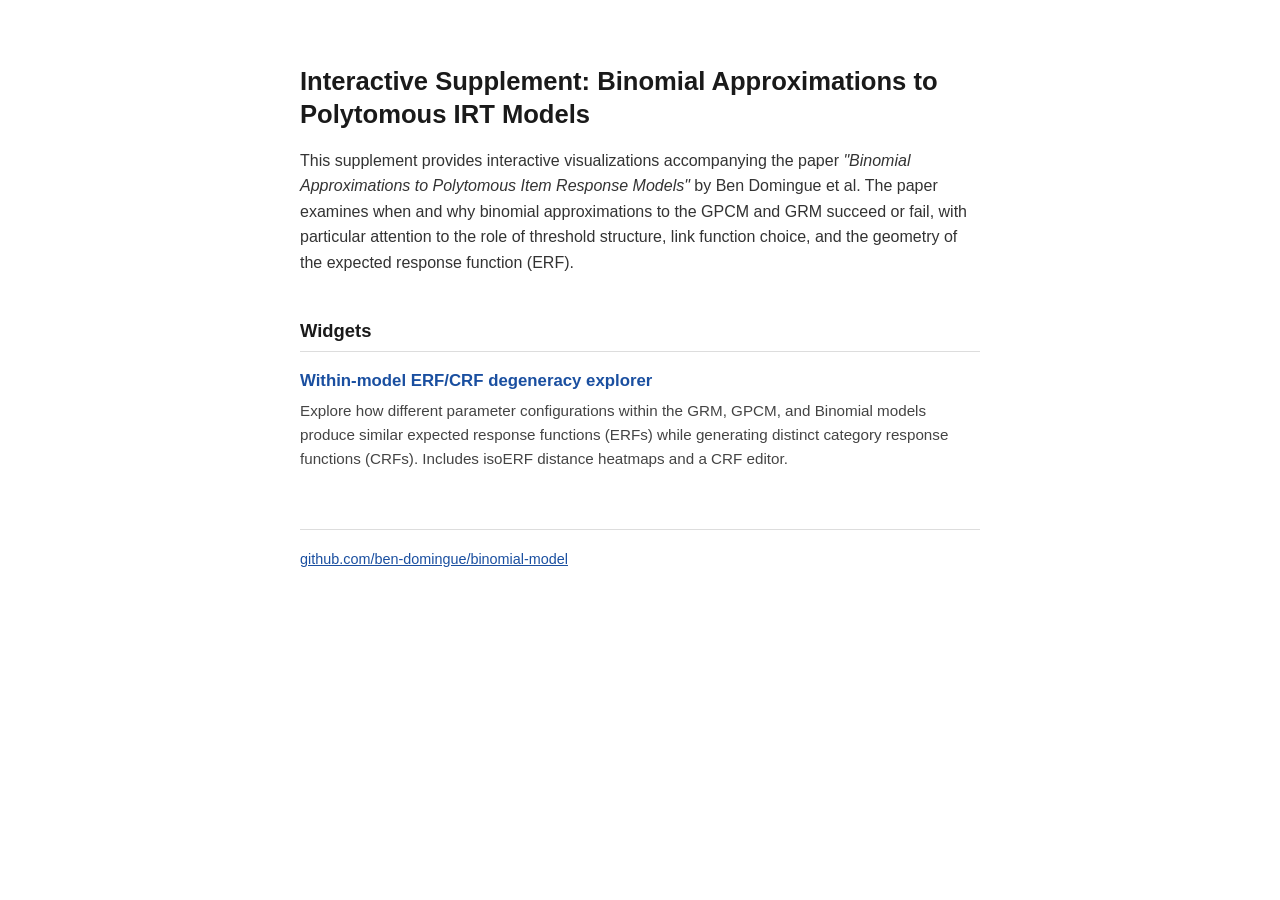
==== docs/index.html @ 92419181 "Add GitHub Pages landing page for interactive supplement" ====
<!DOCTYPE html>
<html lang="en">
<head>
<meta charset="UTF-8">
<meta name="viewport" content="width=device-width, initial-scale=1.0">
<title>Interactive Supplement: Binomial Approximations to Polytomous IRT Models</title>
<style>
  body {
    font-family: -apple-system, BlinkMacSystemFont, "Segoe UI", Helvetica, Arial, sans-serif;
    max-width: 680px;
    margin: 0 auto;
    padding: 48px 24px 80px;
    line-height: 1.6;
    color: #1a1a1a;
    background: #fff;
  }
  h1 {
    font-size: 1.6em;
    line-height: 1.3;
    margin-bottom: 0.4em;
  }
  h2 {
    font-size: 1.15em;
    margin-top: 2.2em;
    border-bottom: 1px solid #ddd;
    padding-bottom: 0.3em;
  }
  p {
    color: #333;
  }
  ul.widget-list {
    list-style: none;
    padding: 0;
    margin: 1em 0;
  }
  ul.widget-list li {
    margin-bottom: 1.4em;
    padding-left: 0;
  }
  ul.widget-list a {
    font-weight: 600;
    font-size: 1.05em;
    text-decoration: none;
    color: #1a4fa0;
  }
  ul.widget-list a:hover {
    text-decoration: underline;
  }
  ul.widget-list .desc {
    display: block;
    margin-top: 0.25em;
    color: #444;
    font-size: 0.95em;
  }
  footer {
    margin-top: 4em;
    padding-top: 1.2em;
    border-top: 1px solid #ddd;
    font-size: 0.9em;
    color: #666;
  }
  footer a {
    color: #1a4fa0;
  }
</style>
</head>
<body>

<h1>Interactive Supplement: Binomial Approximations to Polytomous IRT Models</h1>

<p>
  This supplement provides interactive visualizations accompanying the paper
  <em>"Binomial Approximations to Polytomous Item Response Models"</em> by Ben Domingue et al.
  The paper examines when and why binomial approximations to the GPCM and GRM succeed or fail,
  with particular attention to the role of threshold structure, link function choice, and the
  geometry of the expected response function (ERF).
</p>

<h2>Widgets</h2>

<ul class="widget-list">
  <li>
    <a href="erf-crf-explorer.html">Within-model ERF/CRF degeneracy explorer</a>
    <span class="desc">
      Explore how different parameter configurations within the GRM, GPCM, and Binomial models
      produce similar expected response functions (ERFs) while generating distinct category
      response functions (CRFs). Includes isoERF distance heatmaps and a CRF editor.
    </span>
  </li>
</ul>

<footer>
  <a href="https://github.com/ben-domingue/binomial-model">github.com/ben-domingue/binomial-model</a>
</footer>

</body>
</html>
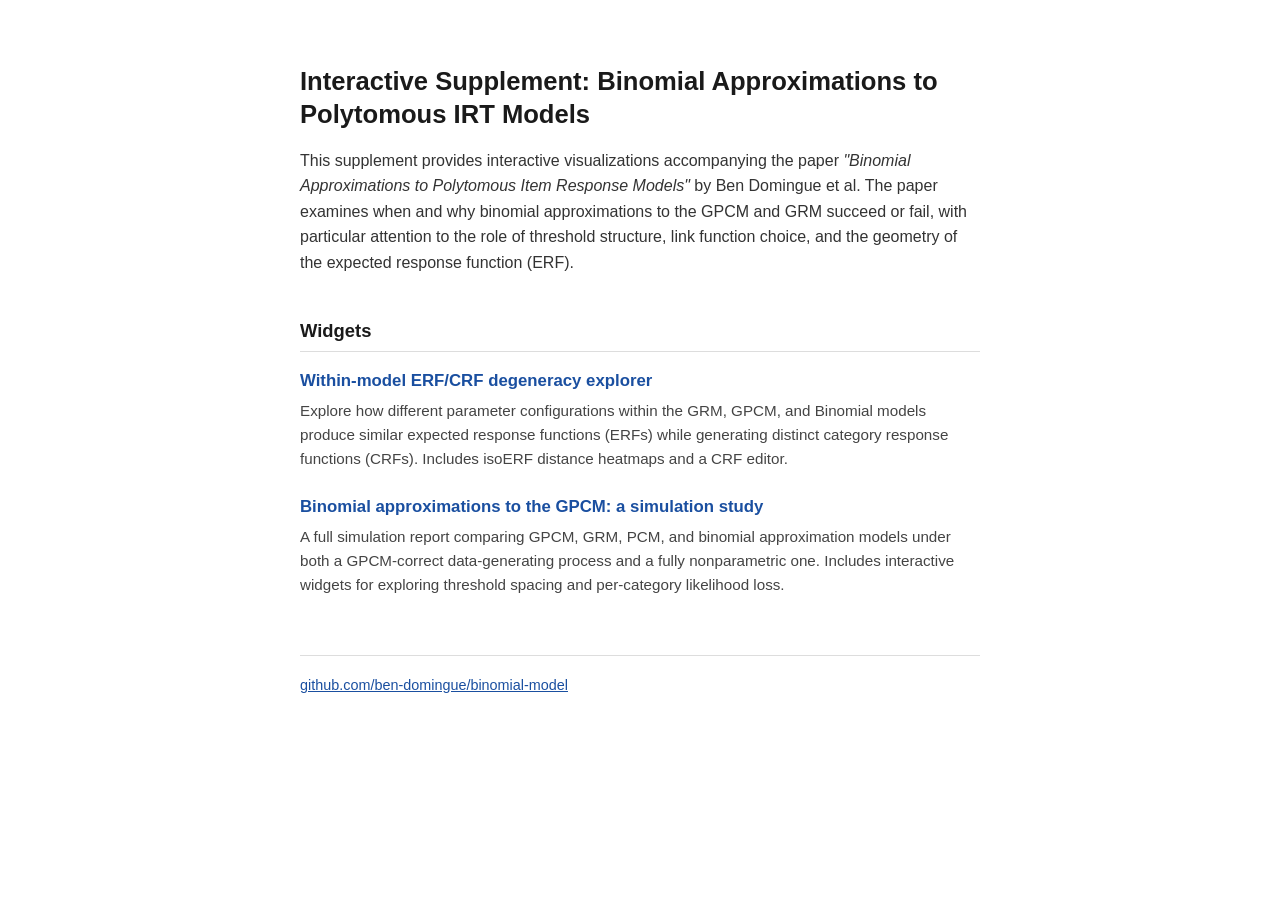
==== commit ba189c81: "Add GPCM/binomial simulation report widget; rewrite README for external readers Renders sim/gpcm_bin" ====
--- a/docs/index.html
+++ b/docs/index.html
@@ -87,6 +87,14 @@
       response functions (CRFs). Includes isoERF distance heatmaps and a CRF editor.
     </span>
   </li>
+  <li>
+    <a href="gpcm-binomial-report.html">Binomial approximations to the GPCM: a simulation study</a>
+    <span class="desc">
+      A full simulation report comparing GPCM, GRM, PCM, and binomial approximation models under
+      both a GPCM-correct data-generating process and a fully nonparametric one. Includes
+      interactive widgets for exploring threshold spacing and per-category likelihood loss.
+    </span>
+  </li>
 </ul>
 
 <footer>
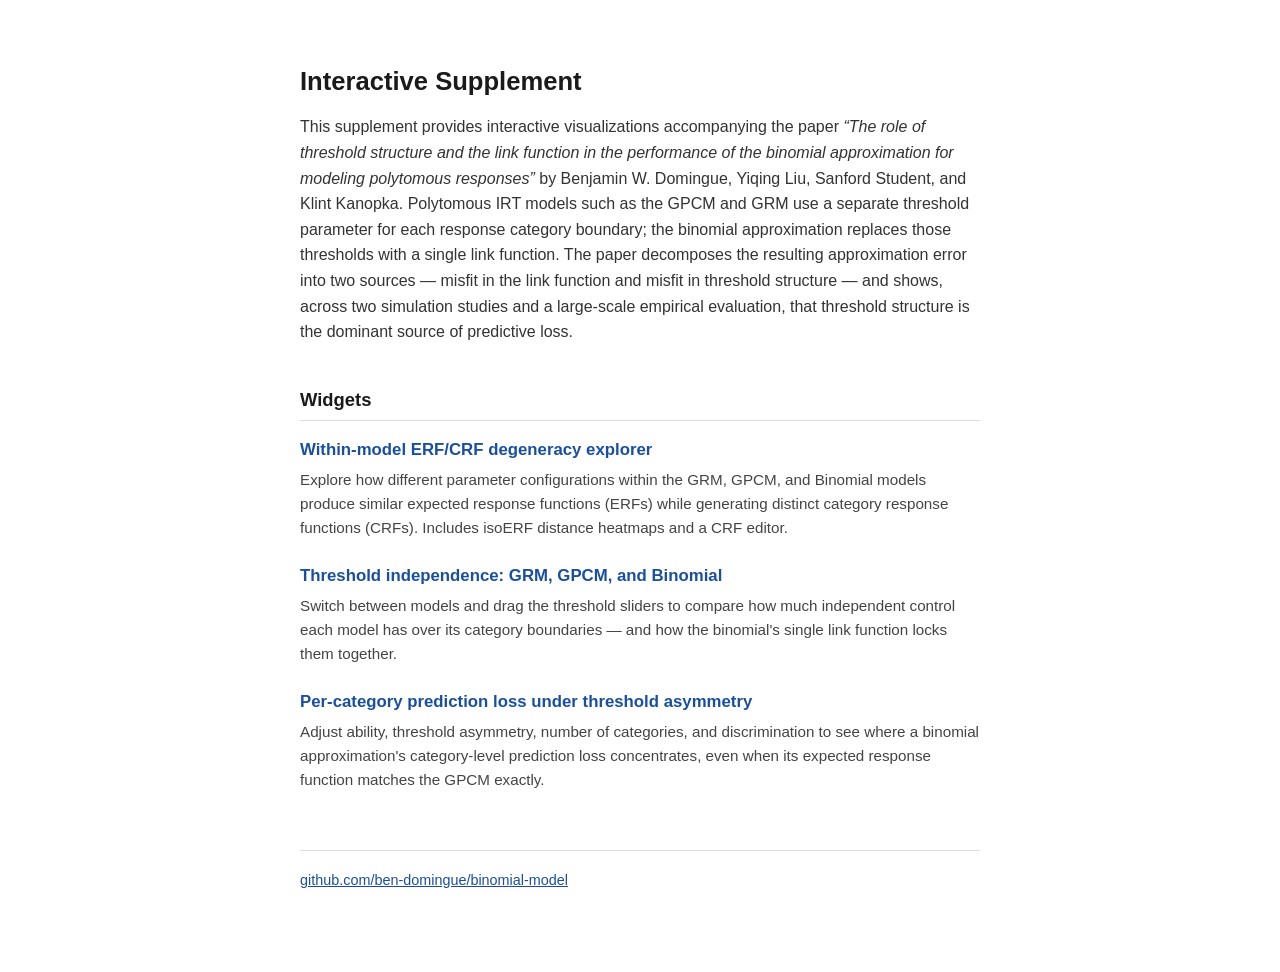
==== commit 74268652: "Align docs/ site with the manuscript; split simulation widgets into their own pages Verified docs/ c" ====
--- a/docs/index.html
+++ b/docs/index.html
@@ -3,7 +3,7 @@
 <head>
 <meta charset="UTF-8">
 <meta name="viewport" content="width=device-width, initial-scale=1.0">
-<title>Interactive Supplement: Binomial Approximations to Polytomous IRT Models</title>
+<title>Interactive Supplement: The Binomial Approximation for Polytomous IRT Models</title>
 <style>
   body {
     font-family: -apple-system, BlinkMacSystemFont, "Segoe UI", Helvetica, Arial, sans-serif;
@@ -66,14 +66,18 @@
 </head>
 <body>
 
-<h1>Interactive Supplement: Binomial Approximations to Polytomous IRT Models</h1>
+<h1>Interactive Supplement</h1>
 
 <p>
   This supplement provides interactive visualizations accompanying the paper
-  <em>"Binomial Approximations to Polytomous Item Response Models"</em> by Ben Domingue et al.
-  The paper examines when and why binomial approximations to the GPCM and GRM succeed or fail,
-  with particular attention to the role of threshold structure, link function choice, and the
-  geometry of the expected response function (ERF).
+  <em>&ldquo;The role of threshold structure and the link function in the performance of the
+  binomial approximation for modeling polytomous responses&rdquo;</em> by Benjamin W. Domingue,
+  Yiqing Liu, Sanford Student, and Klint Kanopka. Polytomous IRT models such as the GPCM and GRM
+  use a separate threshold parameter for each response category boundary; the binomial
+  approximation replaces those thresholds with a single link function. The paper decomposes the
+  resulting approximation error into two sources &mdash; misfit in the link function and misfit
+  in threshold structure &mdash; and shows, across two simulation studies and a large-scale
+  empirical evaluation, that threshold structure is the dominant source of predictive loss.
 </p>
 
 <h2>Widgets</h2>
@@ -88,11 +92,19 @@
     </span>
   </li>
   <li>
-    <a href="gpcm-binomial-report.html">Binomial approximations to the GPCM: a simulation study</a>
+    <a href="threshold-structure-explorer.html">Threshold independence: GRM, GPCM, and Binomial</a>
     <span class="desc">
-      A full simulation report comparing GPCM, GRM, PCM, and binomial approximation models under
-      both a GPCM-correct data-generating process and a fully nonparametric one. Includes
-      interactive widgets for exploring threshold spacing and per-category likelihood loss.
+      Switch between models and drag the threshold sliders to compare how much independent
+      control each model has over its category boundaries &mdash; and how the binomial's single
+      link function locks them together.
+    </span>
+  </li>
+  <li>
+    <a href="category-loss-explorer.html">Per-category prediction loss under threshold asymmetry</a>
+    <span class="desc">
+      Adjust ability, threshold asymmetry, number of categories, and discrimination to see where
+      a binomial approximation's category-level prediction loss concentrates, even when its
+      expected response function matches the GPCM exactly.
     </span>
   </li>
 </ul>
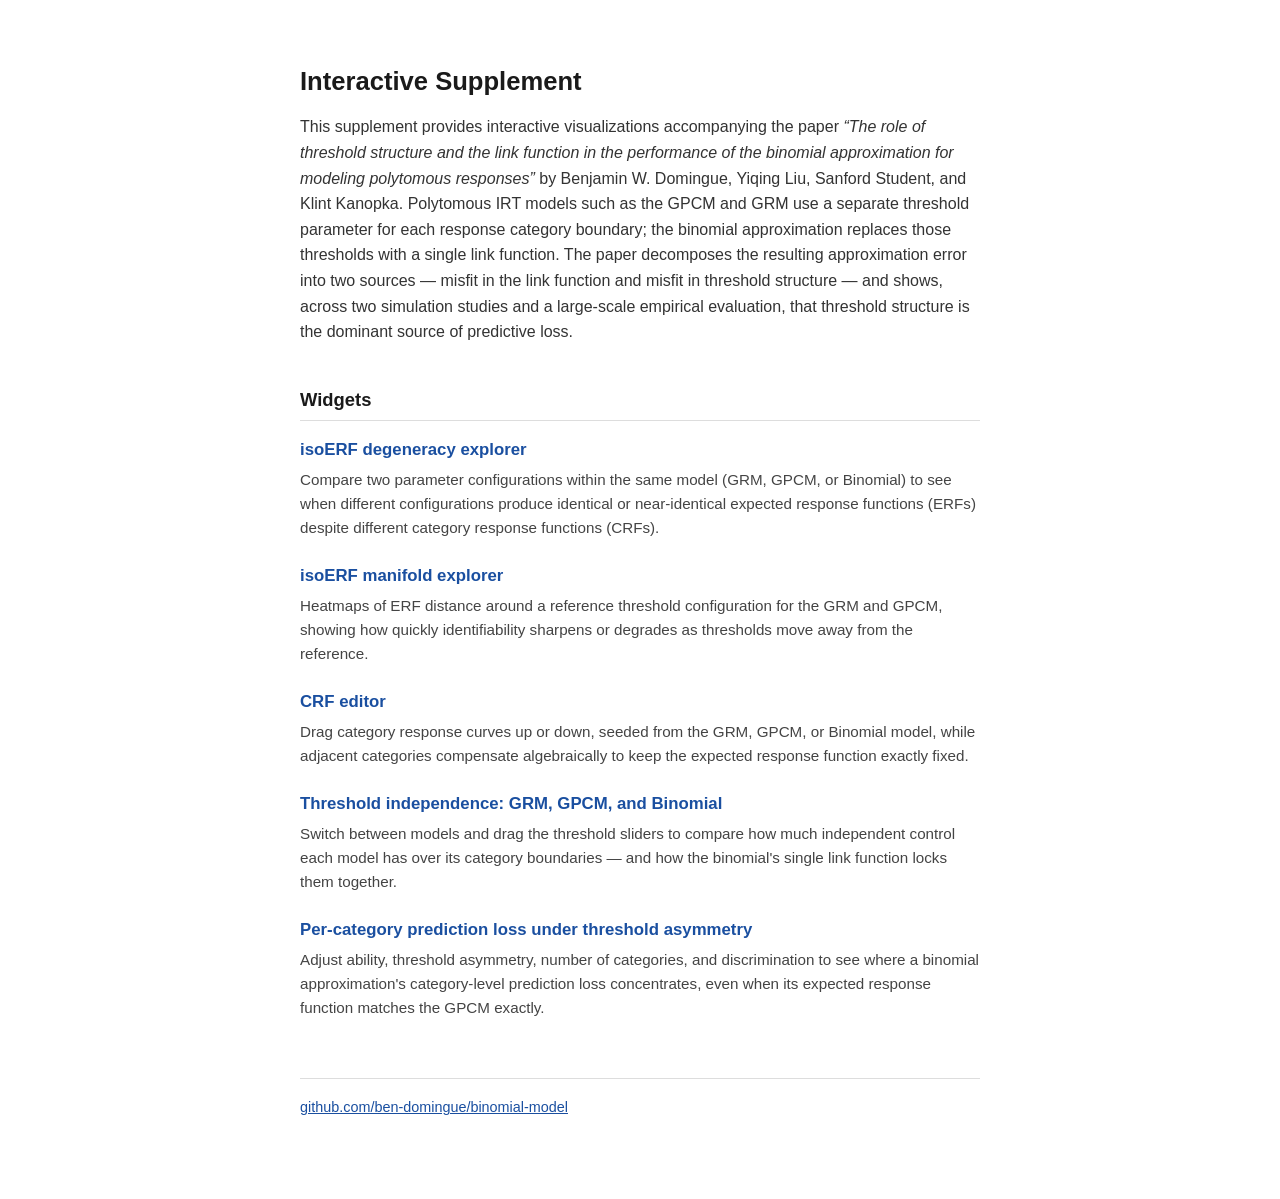
==== commit 553df467: "Split erf-crf-explorer.html into three focused widget pages Broke the four-tab erf-crf-explorer.html" ====
--- a/docs/index.html
+++ b/docs/index.html
@@ -84,11 +84,27 @@
 
 <ul class="widget-list">
   <li>
-    <a href="erf-crf-explorer.html">Within-model ERF/CRF degeneracy explorer</a>
+    <a href="isoerf-degeneracy-explorer.html">isoERF degeneracy explorer</a>
     <span class="desc">
-      Explore how different parameter configurations within the GRM, GPCM, and Binomial models
-      produce similar expected response functions (ERFs) while generating distinct category
-      response functions (CRFs). Includes isoERF distance heatmaps and a CRF editor.
+      Compare two parameter configurations within the same model (GRM, GPCM, or Binomial) to see
+      when different configurations produce identical or near-identical expected response
+      functions (ERFs) despite different category response functions (CRFs).
+    </span>
+  </li>
+  <li>
+    <a href="isoerf-manifold-explorer.html">isoERF manifold explorer</a>
+    <span class="desc">
+      Heatmaps of ERF distance around a reference threshold configuration for the GRM and GPCM,
+      showing how quickly identifiability sharpens or degrades as thresholds move away from the
+      reference.
+    </span>
+  </li>
+  <li>
+    <a href="crf-editor.html">CRF editor</a>
+    <span class="desc">
+      Drag category response curves up or down, seeded from the GRM, GPCM, or Binomial model,
+      while adjacent categories compensate algebraically to keep the expected response function
+      exactly fixed.
     </span>
   </li>
   <li>
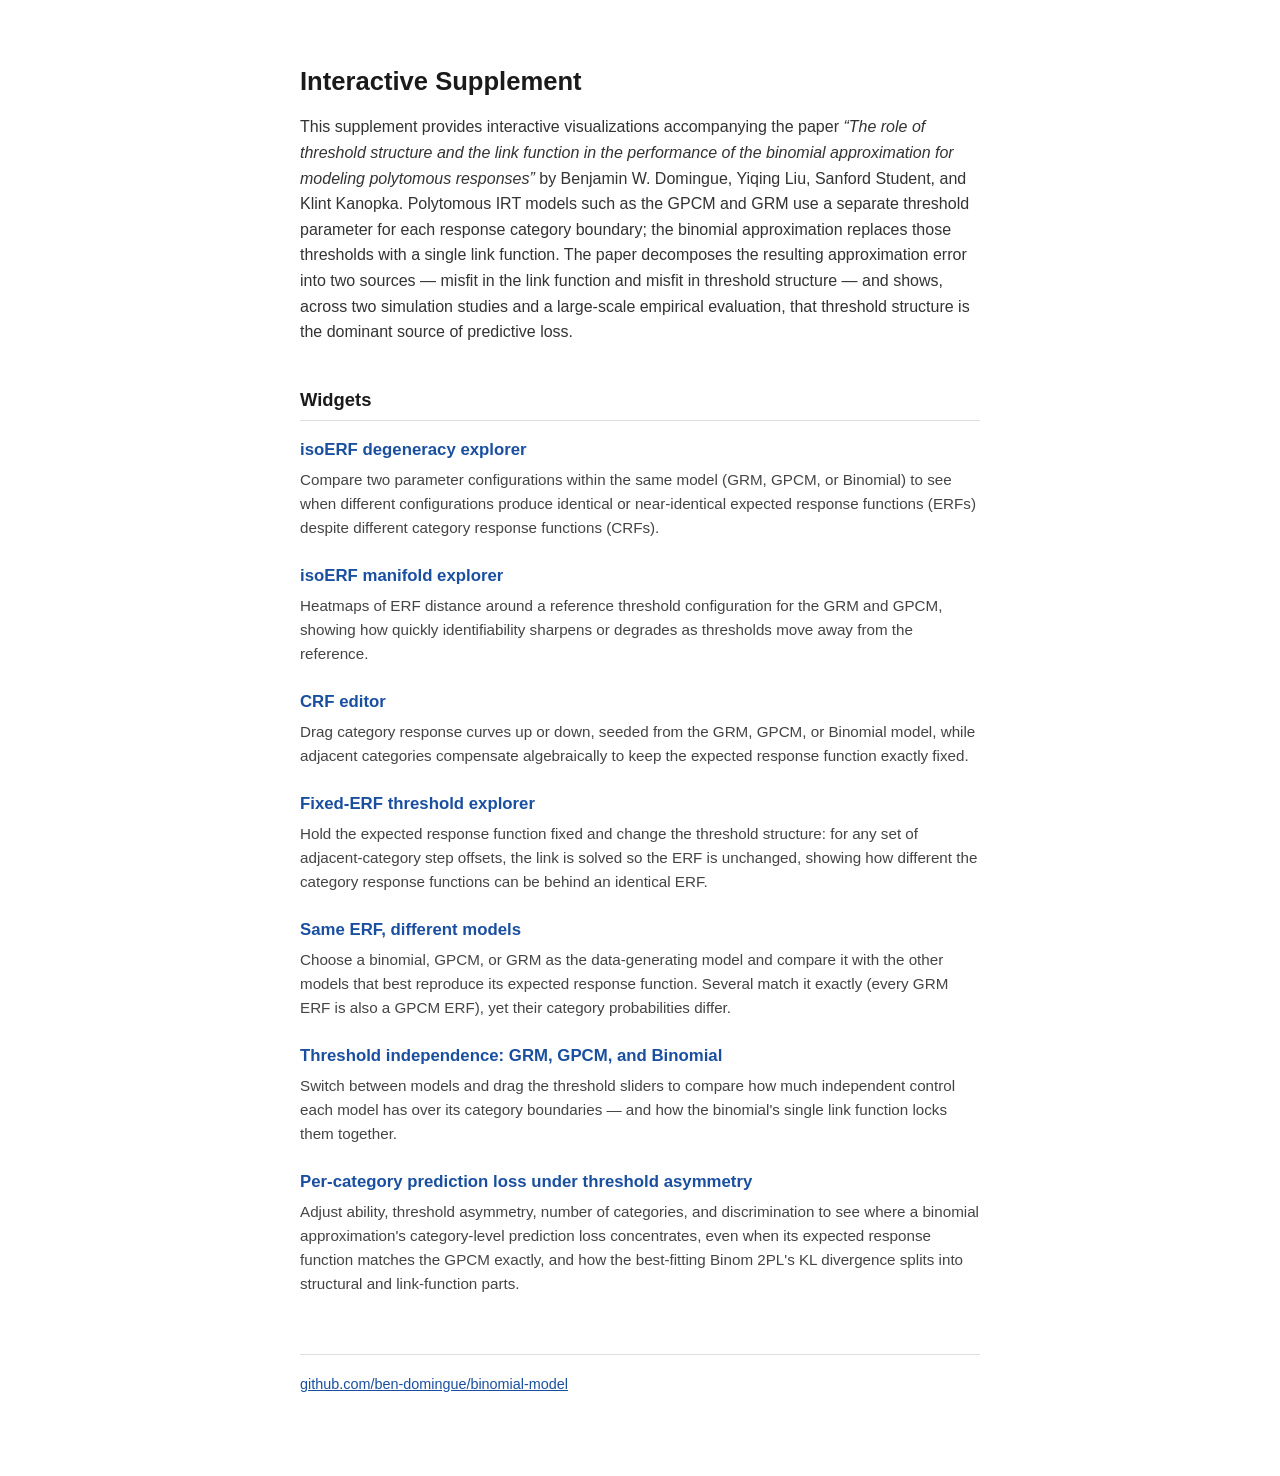
==== commit 5cd0f0f7: "Add fixed-ERF and cross-model widgets; KL decomposition in category-loss explorer - fixed-erf-thresh" ====
--- a/docs/index.html
+++ b/docs/index.html
@@ -108,6 +108,22 @@
     </span>
   </li>
   <li>
+    <a href="fixed-erf-threshold-explorer.html">Fixed-ERF threshold explorer</a>
+    <span class="desc">
+      Hold the expected response function fixed and change the threshold structure: for any set of
+      adjacent-category step offsets, the link is solved so the ERF is unchanged, showing how
+      different the category response functions can be behind an identical ERF.
+    </span>
+  </li>
+  <li>
+    <a href="cross-model-erf-explorer.html">Same ERF, different models</a>
+    <span class="desc">
+      Choose a binomial, GPCM, or GRM as the data-generating model and compare it with the other
+      models that best reproduce its expected response function. Several match it exactly (every
+      GRM ERF is also a GPCM ERF), yet their category probabilities differ.
+    </span>
+  </li>
+  <li>
     <a href="threshold-structure-explorer.html">Threshold independence: GRM, GPCM, and Binomial</a>
     <span class="desc">
       Switch between models and drag the threshold sliders to compare how much independent
@@ -120,7 +136,8 @@
     <span class="desc">
       Adjust ability, threshold asymmetry, number of categories, and discrimination to see where
       a binomial approximation's category-level prediction loss concentrates, even when its
-      expected response function matches the GPCM exactly.
+      expected response function matches the GPCM exactly, and how the best-fitting Binom 2PL's
+      KL divergence splits into structural and link-function parts.
     </span>
   </li>
 </ul>
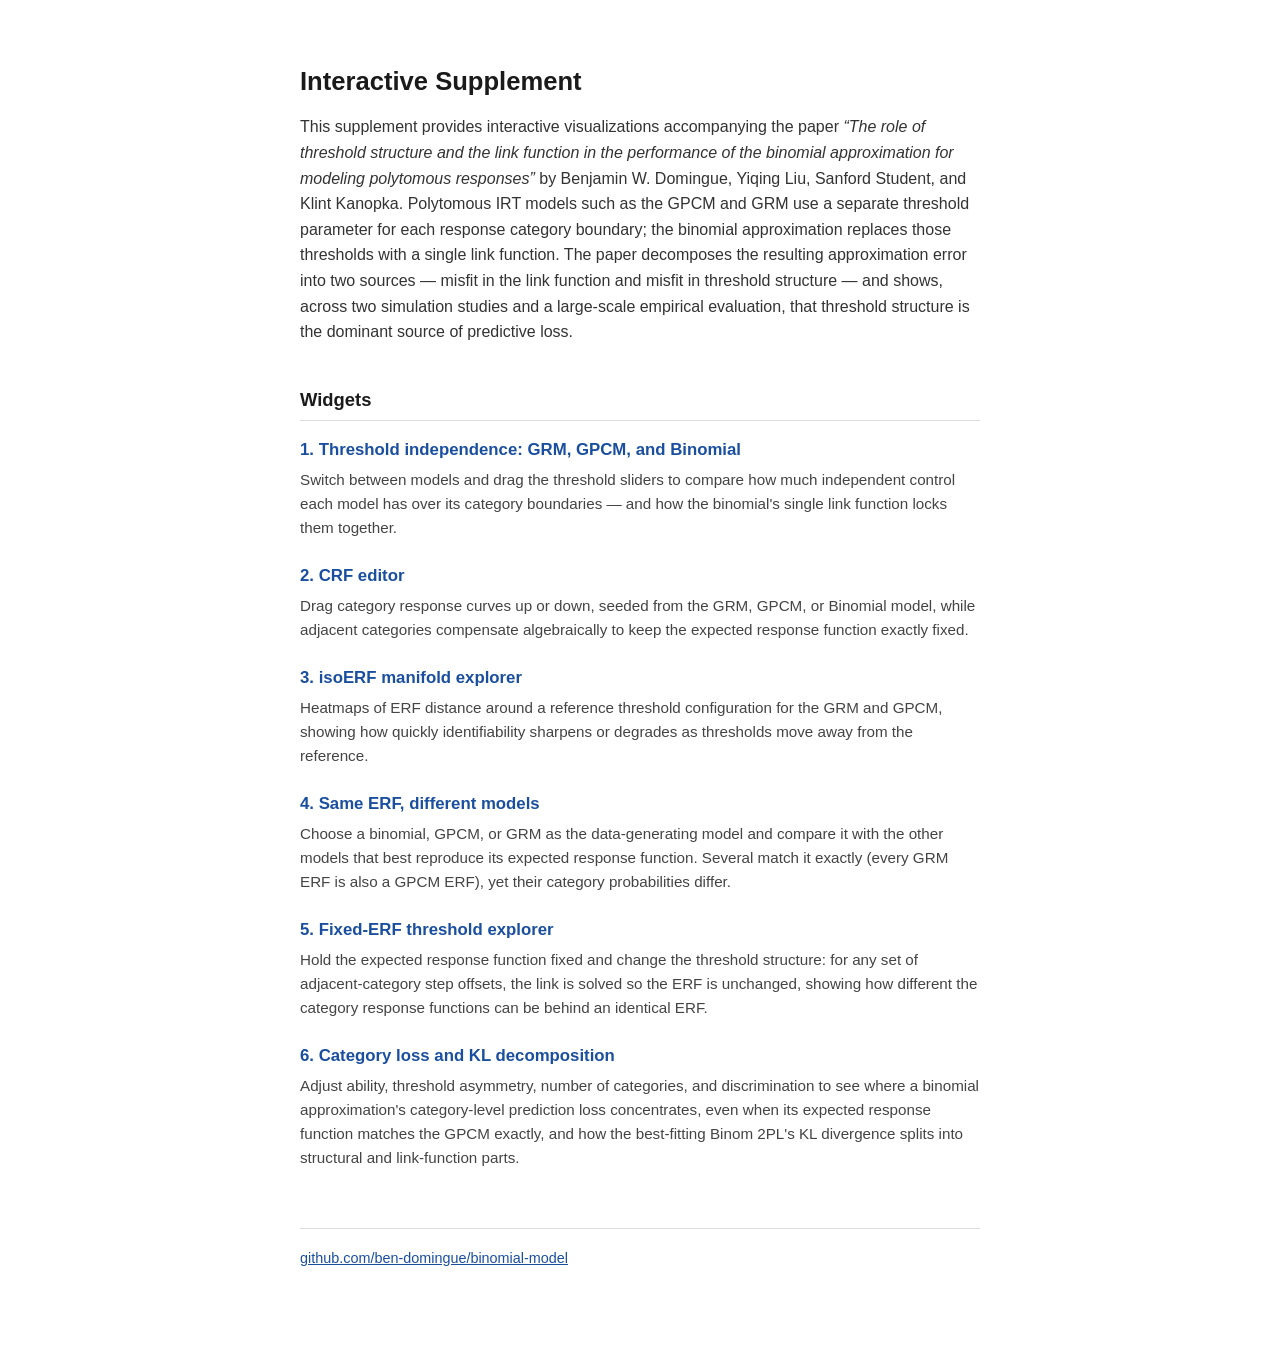
==== commit a45a4912: "Harmonize widget site: shared nav/style, numbering, rebuilt pages - Shared site.css and nav.js (sing" ====
--- a/docs/index.html
+++ b/docs/index.html
@@ -84,15 +84,23 @@
 
 <ul class="widget-list">
   <li>
-    <a href="isoerf-degeneracy-explorer.html">isoERF degeneracy explorer</a>
+    <a href="threshold-structure-explorer.html">1. Threshold independence: GRM, GPCM, and Binomial</a>
     <span class="desc">
-      Compare two parameter configurations within the same model (GRM, GPCM, or Binomial) to see
-      when different configurations produce identical or near-identical expected response
-      functions (ERFs) despite different category response functions (CRFs).
+      Switch between models and drag the threshold sliders to compare how much independent
+      control each model has over its category boundaries &mdash; and how the binomial's single
+      link function locks them together.
     </span>
   </li>
   <li>
-    <a href="isoerf-manifold-explorer.html">isoERF manifold explorer</a>
+    <a href="crf-editor.html">2. CRF editor</a>
+    <span class="desc">
+      Drag category response curves up or down, seeded from the GRM, GPCM, or Binomial model,
+      while adjacent categories compensate algebraically to keep the expected response function
+      exactly fixed.
+    </span>
+  </li>
+  <li>
+    <a href="isoerf-manifold-explorer.html">3. isoERF manifold explorer</a>
     <span class="desc">
       Heatmaps of ERF distance around a reference threshold configuration for the GRM and GPCM,
       showing how quickly identifiability sharpens or degrades as thresholds move away from the
@@ -100,15 +108,15 @@
     </span>
   </li>
   <li>
-    <a href="crf-editor.html">CRF editor</a>
+    <a href="cross-model-erf-explorer.html">4. Same ERF, different models</a>
     <span class="desc">
-      Drag category response curves up or down, seeded from the GRM, GPCM, or Binomial model,
-      while adjacent categories compensate algebraically to keep the expected response function
-      exactly fixed.
+      Choose a binomial, GPCM, or GRM as the data-generating model and compare it with the other
+      models that best reproduce its expected response function. Several match it exactly (every
+      GRM ERF is also a GPCM ERF), yet their category probabilities differ.
     </span>
   </li>
   <li>
-    <a href="fixed-erf-threshold-explorer.html">Fixed-ERF threshold explorer</a>
+    <a href="fixed-erf-threshold-explorer.html">5. Fixed-ERF threshold explorer</a>
     <span class="desc">
       Hold the expected response function fixed and change the threshold structure: for any set of
       adjacent-category step offsets, the link is solved so the ERF is unchanged, showing how
@@ -116,23 +124,7 @@
     </span>
   </li>
   <li>
-    <a href="cross-model-erf-explorer.html">Same ERF, different models</a>
-    <span class="desc">
-      Choose a binomial, GPCM, or GRM as the data-generating model and compare it with the other
-      models that best reproduce its expected response function. Several match it exactly (every
-      GRM ERF is also a GPCM ERF), yet their category probabilities differ.
-    </span>
-  </li>
-  <li>
-    <a href="threshold-structure-explorer.html">Threshold independence: GRM, GPCM, and Binomial</a>
-    <span class="desc">
-      Switch between models and drag the threshold sliders to compare how much independent
-      control each model has over its category boundaries &mdash; and how the binomial's single
-      link function locks them together.
-    </span>
-  </li>
-  <li>
-    <a href="category-loss-explorer.html">Per-category prediction loss under threshold asymmetry</a>
+    <a href="category-loss-explorer.html">6. Category loss and KL decomposition</a>
     <span class="desc">
       Adjust ability, threshold asymmetry, number of categories, and discrimination to see where
       a binomial approximation's category-level prediction loss concentrates, even when its
